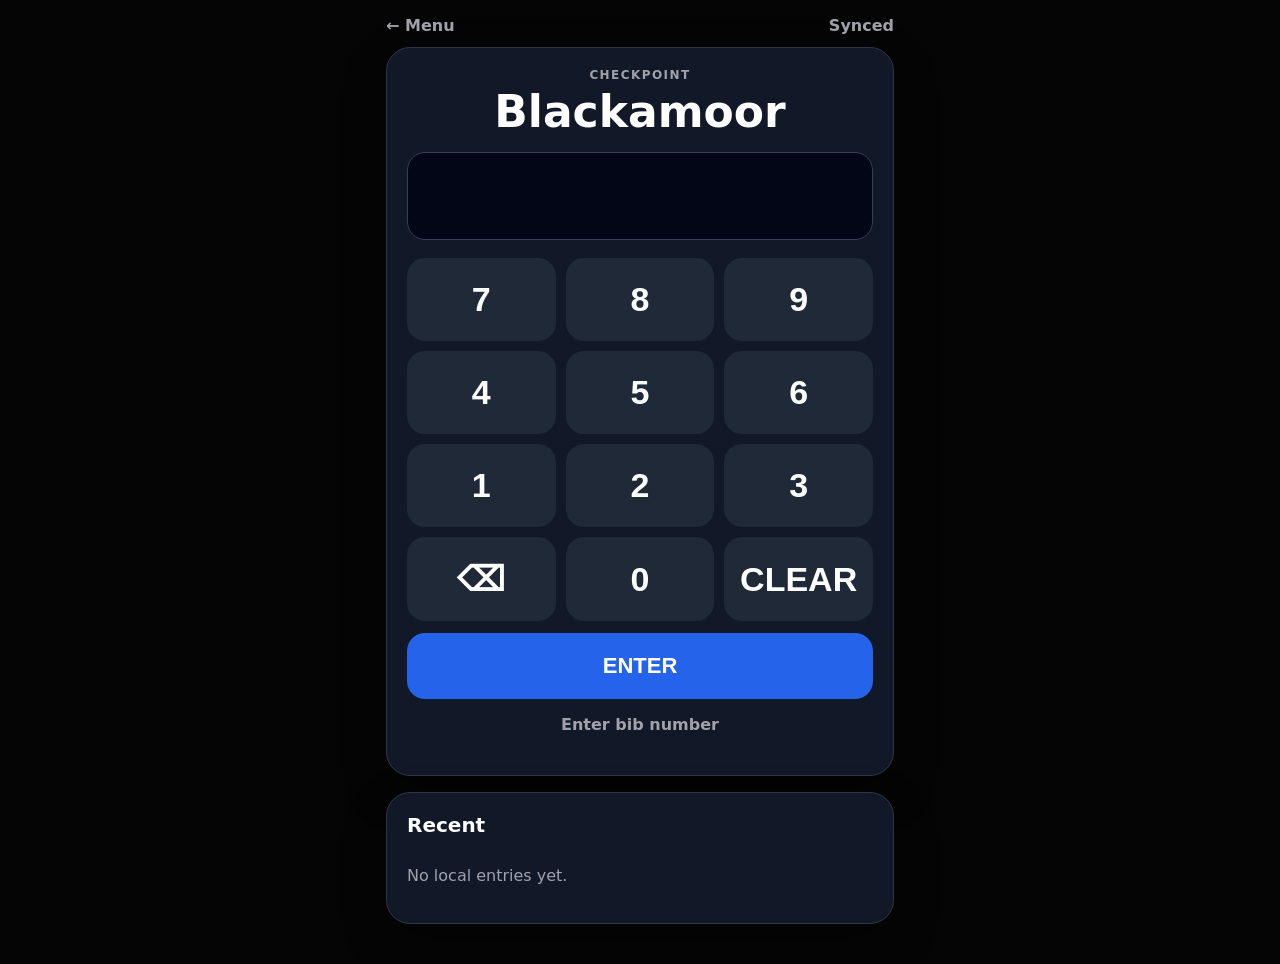
==== checkpoint.html @ d775cbd9 "Add files via upload" ====
<!doctype html>
<html lang="en">
<head>
  <meta charset="utf-8" />
  <meta name="viewport" content="width=device-width, initial-scale=1, viewport-fit=cover" />
  <title>Checkpoint</title>
  <link rel="stylesheet" href="/style.css" />
</head>
<body data-page="checkpoint">
  <main class="screen">
    <section class="topbar">
      <a href="/index.html">← Menu</a>
      <span id="sync-status">Ready</span>
    </section>
    <section class="card input-card">
      <p class="eyebrow" id="screen-label">Checkpoint</p>
      <h1 id="screen-title">Blackamoor</h1>
      <div class="display" id="display">&nbsp;</div>
      <div class="keypad" id="keypad"></div>
      <button class="submit-button" id="submit-button">ENTER</button>
      <p class="status-message" id="message">Enter bib number</p>
    </section>
    <section class="card recent-card">
      <h2>Recent</h2>
      <div id="recent-list" class="recent-list"></div>
    </section>
  </main>
  <script src="/app.js"></script>
</body>
</html>
---- style.css ----
:root {
  --bg: #050505;
  --card: #111827;
  --card2: #1f2937;
  --text: #ffffff;
  --muted: #a1a1aa;
  --blue: #2563eb;
  --green: #16a34a;
  --orange: #ea580c;
  --red: #dc2626;
  --grey: #374151;
}
* { box-sizing: border-box; }
html, body { margin: 0; padding: 0; background: var(--bg); color: var(--text); font-family: system-ui, -apple-system, BlinkMacSystemFont, "Segoe UI", sans-serif; }
a { color: inherit; text-decoration: none; }
.screen { min-height: 100vh; padding: max(16px, env(safe-area-inset-top)) 16px 24px; max-width: 540px; margin: 0 auto; }
.menu-screen { display: flex; align-items: center; }
.card { background: var(--card); border: 1px solid #2d3748; border-radius: 24px; padding: 20px; box-shadow: 0 18px 40px rgba(0,0,0,0.35); margin-bottom: 16px; }
.eyebrow { text-transform: uppercase; letter-spacing: 0.12em; color: var(--muted); font-size: 12px; font-weight: 800; margin: 0 0 8px; }
h1 { font-size: clamp(30px, 8vw, 44px); margin: 0 0 12px; line-height: 1; }
h2 { margin: 0 0 12px; font-size: 20px; }
.muted { color: var(--muted); line-height: 1.4; }
.menu-grid { display: grid; gap: 12px; margin-top: 20px; }
.menu-button, .submit-button { width: 100%; display: block; text-align: center; border: 0; border-radius: 18px; background: var(--blue); color: white; font-size: 22px; font-weight: 800; padding: 20px; cursor: pointer; touch-action: manipulation; }
.menu-button.green, .submit-button.green { background: var(--green); }
.menu-button.orange, .submit-button.orange { background: var(--orange); }
.menu-button.grey, .submit-button.grey { background: var(--grey); }
.submit-button.danger { background: var(--red); margin-top: 12px; }
.topbar { display: flex; justify-content: space-between; align-items: center; margin-bottom: 12px; color: var(--muted); font-weight: 700; }
.input-card { text-align: center; }
.display { height: 88px; border-radius: 18px; background: #020617; border: 1px solid #334155; font-size: 56px; font-weight: 900; display: flex; align-items: center; justify-content: center; margin: 18px 0; letter-spacing: 0.06em; }
.keypad { display: grid; grid-template-columns: repeat(3, 1fr); gap: 10px; margin-bottom: 12px; }
.key { border: 0; border-radius: 18px; padding: 22px 0; background: var(--card2); color: white; font-size: 34px; font-weight: 900; cursor: pointer; touch-action: manipulation; }
.key:active, .submit-button:active, .finish-button:active { transform: scale(0.98); opacity: 0.85; }
.status-message { color: var(--muted); font-weight: 700; min-height: 24px; }
.status-message.good { color: #86efac; }
.status-message.warn { color: #fdba74; }
.status-message.bad { color: #fca5a5; }
.finish-button { width: 100%; min-height: 55vh; border: 0; border-radius: 28px; background: var(--green); color: white; font-size: clamp(38px, 12vw, 72px); font-weight: 950; cursor: pointer; touch-action: manipulation; padding: 24px; }
.recent-list { display: grid; gap: 8px; }
.recent-item { display: flex; justify-content: space-between; gap: 12px; background: #020617; border: 1px solid #334155; border-radius: 14px; padding: 12px; font-size: 14px; }
.recent-item strong { font-size: 18px; }
.badge { font-size: 12px; font-weight: 900; padding: 5px 8px; border-radius: 999px; text-transform: uppercase; align-self: center; }
.badge.pending { background: #7c2d12; color: #fed7aa; }
.badge.syncing { background: #1e3a8a; color: #bfdbfe; }
.badge.uploaded { background: #14532d; color: #bbf7d0; }
.badge.failed { background: #7f1d1d; color: #fecaca; }
.label { display: block; color: var(--muted); font-weight: 800; margin: 12px 0 8px; }
.endpoint-input { width: 100%; background: #020617; color: white; border: 1px solid #334155; border-radius: 14px; padding: 14px; font-size: 15px; margin-bottom: 12px; }
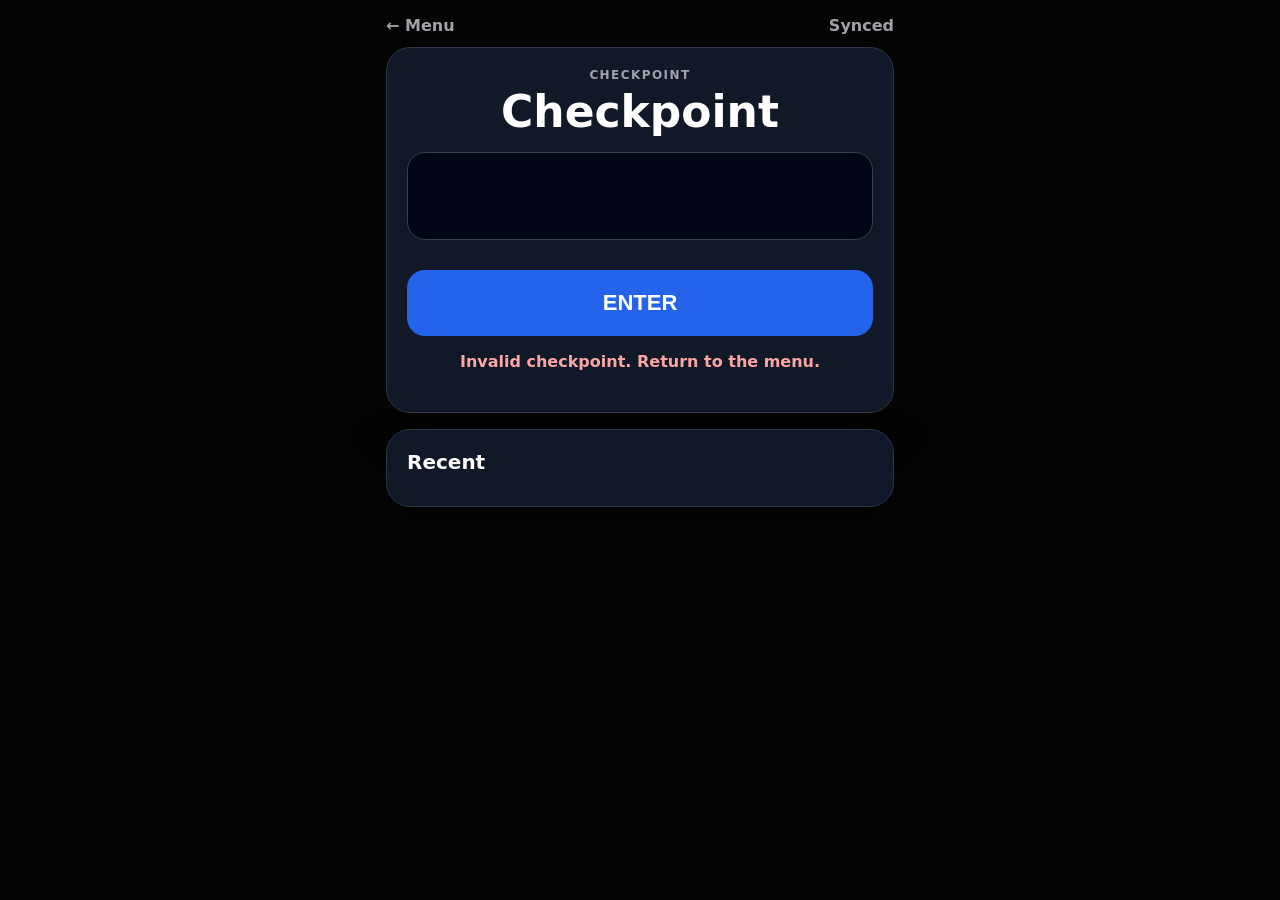
==== commit f80759e5: "Add files via upload" ====
--- a/checkpoint.html
+++ b/checkpoint.html
@@ -14,7 +14,7 @@
     </section>
     <section class="card input-card">
       <p class="eyebrow" id="screen-label">Checkpoint</p>
-      <h1 id="screen-title">Blackamoor</h1>
+      <h1 id="screen-title">Checkpoint</h1>
       <div class="display" id="display">&nbsp;</div>
       <div class="keypad" id="keypad"></div>
       <button class="submit-button" id="submit-button">ENTER</button>
--- a/style.css
+++ b/style.css
@@ -47,3 +47,24 @@
 .badge.failed { background: #7f1d1d; color: #fecaca; }
 .label { display: block; color: var(--muted); font-weight: 800; margin: 12px 0 8px; }
 .endpoint-input { width: 100%; background: #020617; color: white; border: 1px solid #334155; border-radius: 14px; padding: 14px; font-size: 15px; margin-bottom: 12px; }
+.start-race-button {
+  width: 100%;
+  min-height: 120px;
+  margin: 24px 0;
+  padding: 28px 20px;
+  font-size: 2.2rem;
+  font-weight: 900;
+  letter-spacing: 0.08em;
+  text-transform: uppercase;
+  background: #dc2626;
+  color: #ffffff;
+  border: none;
+  border-radius: 18px;
+  box-shadow: 0 8px 0 #7f1d1d;
+}
+
+.start-race-button:active {
+  transform: translateY(4px);
+  box-shadow: 0 4px 0 #7f1d1d;
+  background: #b91c1c;
+}
